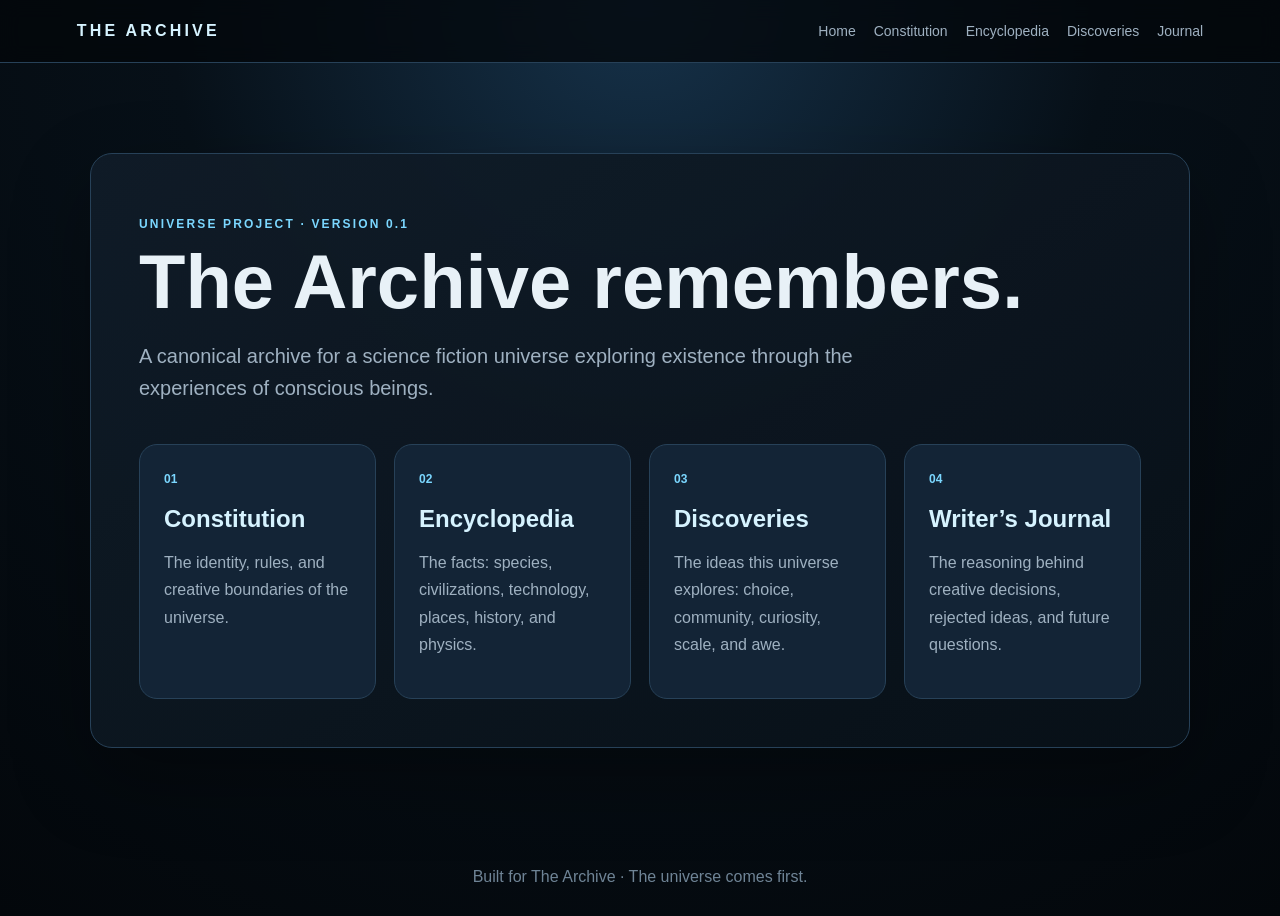
==== index.html @ b6f56db9 "Move website to repository root" ====
<!DOCTYPE html>
<html lang="en">
<head>
  <meta charset="UTF-8" />
  <meta name="viewport" content="width=device-width, initial-scale=1.0" />
  <title>The Archive</title>
  <link rel="stylesheet" href="style.css" />
</head>
<body>
  <header class="site-header">
    <div class="brand">THE ARCHIVE</div>
    <nav>
      <a href="index.html">Home</a>
      <a href="constitution.html">Constitution</a>
      <a href="encyclopedia.html">Encyclopedia</a>
      <a href="discoveries.html">Discoveries</a>
      <a href="journal.html">Journal</a>
    </nav>
  </header>

  <main class="hero">
    <section class="hero-card">
      <p class="eyebrow">Universe Project · Version 0.1</p>
      <h1>The Archive remembers.</h1>
      <p class="mission">A canonical archive for a science fiction universe exploring existence through the experiences of conscious beings.</p>
      <div class="grid cards">
        <a class="card" href="constitution.html"><span>01</span><h2>Constitution</h2><p>The identity, rules, and creative boundaries of the universe.</p></a>
        <a class="card" href="encyclopedia.html"><span>02</span><h2>Encyclopedia</h2><p>The facts: species, civilizations, technology, places, history, and physics.</p></a>
        <a class="card" href="discoveries.html"><span>03</span><h2>Discoveries</h2><p>The ideas this universe explores: choice, community, curiosity, scale, and awe.</p></a>
        <a class="card" href="journal.html"><span>04</span><h2>Writer’s Journal</h2><p>The reasoning behind creative decisions, rejected ideas, and future questions.</p></a>
      </div>
    </section>
  </main>

  <footer>Built for The Archive · The universe comes first.</footer>
</body>
</html>
---- style.css ----
:root{--bg:#071018;--panel:#101c28;--panel2:#132436;--text:#e8f1f7;--muted:#9fb1c1;--line:#274158;--accent:#7bd7ff;--accent2:#d6f3ff}*{box-sizing:border-box}body{margin:0;font-family:Arial,Helvetica,sans-serif;background:radial-gradient(circle at top,#16324a 0,#071018 42%,#03070b 100%);color:var(--text);min-height:100vh}.site-header{display:flex;justify-content:space-between;align-items:center;padding:22px 6vw;border-bottom:1px solid var(--line);background:rgba(3,7,11,.78);backdrop-filter:blur(10px);position:sticky;top:0}.brand{letter-spacing:.2em;font-weight:700;color:var(--accent2)}nav{display:flex;gap:18px;flex-wrap:wrap}nav a{color:var(--muted);text-decoration:none;font-size:14px}nav a:hover{color:var(--accent)}.hero{padding:7vw 6vw}.hero-card,.page{max-width:1100px;margin:auto;background:linear-gradient(145deg,rgba(16,28,40,.92),rgba(8,16,24,.92));border:1px solid var(--line);border-radius:22px;padding:48px;box-shadow:0 30px 80px rgba(0,0,0,.32)}.eyebrow{text-transform:uppercase;letter-spacing:.18em;color:var(--accent);font-size:12px;font-weight:700}h1{font-size:clamp(38px,6vw,76px);line-height:.95;margin:12px 0 22px}h2{color:var(--accent2);margin-top:34px}.mission,.lead{font-size:20px;line-height:1.6;color:var(--muted);max-width:820px}.grid{display:grid;grid-template-columns:repeat(4,1fr);gap:18px;margin-top:40px}.card{display:block;text-decoration:none;color:var(--text);background:var(--panel2);border:1px solid var(--line);border-radius:18px;padding:24px;min-height:220px}.card:hover{border-color:var(--accent);transform:translateY(-2px)}.card span{color:var(--accent);font-size:12px;font-weight:700}.card h2{margin:18px 0 10px}.card p,li,p{line-height:1.7;color:var(--muted)}.page{margin-top:50px;margin-bottom:50px}section{border-top:1px solid var(--line);margin-top:28px;padding-top:18px}.empty{padding:22px;border:1px dashed var(--line);border-radius:12px;color:var(--muted)}footer{text-align:center;color:#6f8496;padding:30px}@media(max-width:900px){.site-header{display:block}.brand{margin-bottom:14px}.grid{grid-template-columns:1fr}.hero-card,.page{padding:28px}}
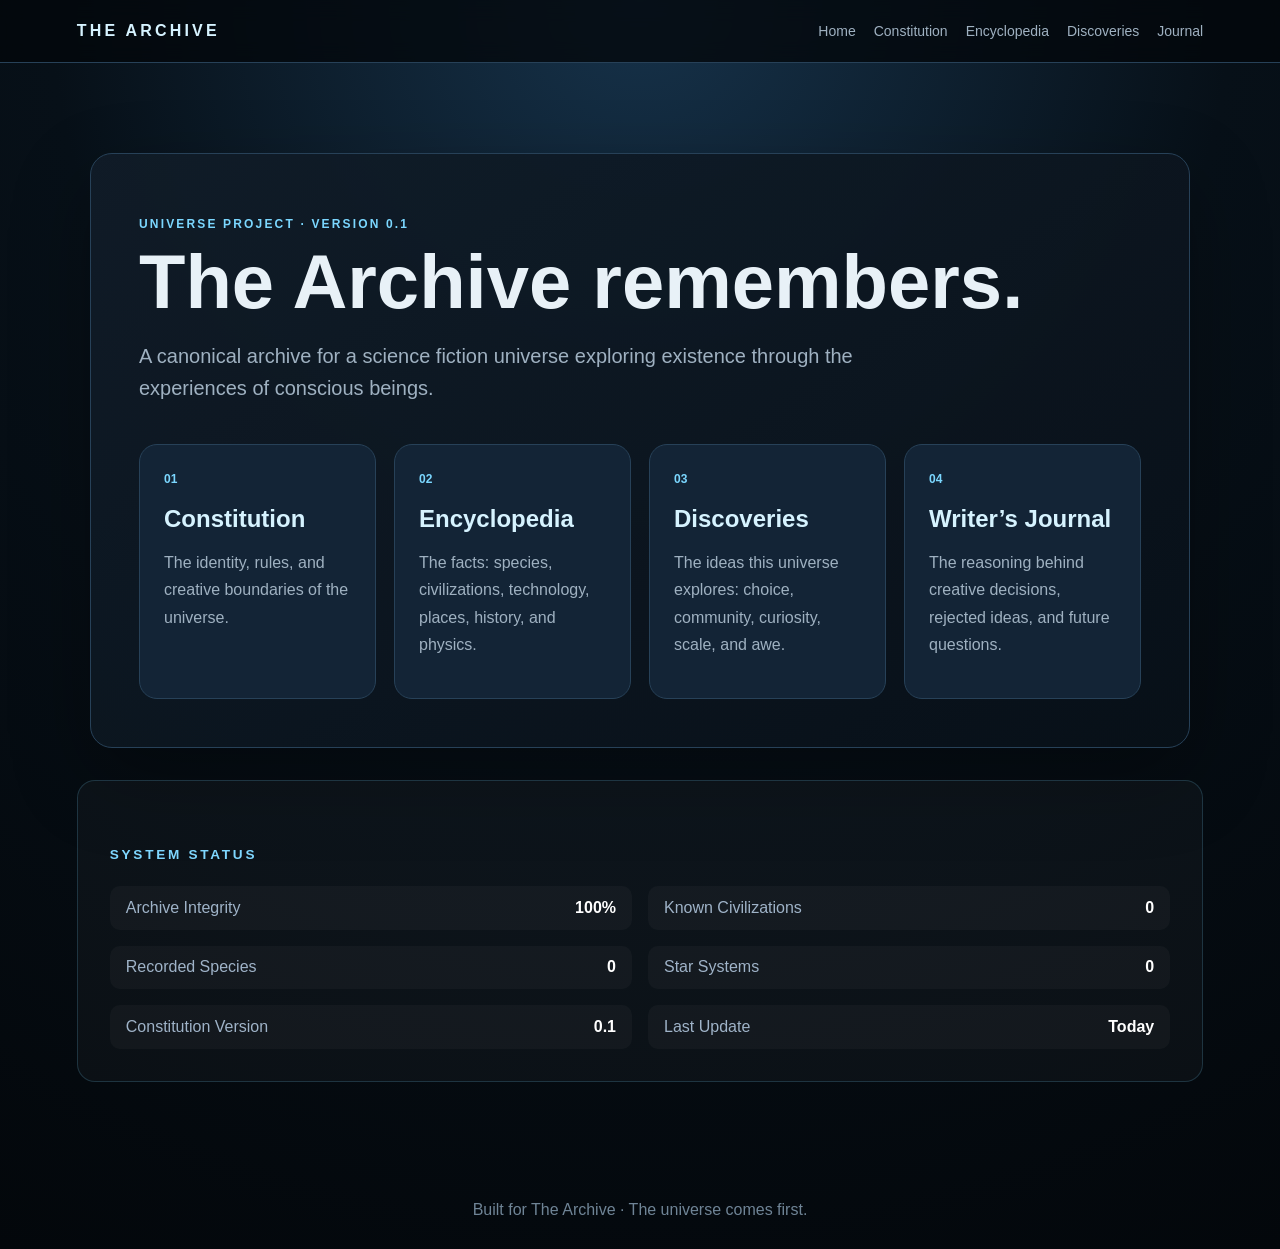
==== commit 03c75820: "Add System Status panel" ====
--- a/index.html
+++ b/index.html
@@ -30,7 +30,19 @@
         <a class="card" href="journal.html"><span>04</span><h2>Writer’s Journal</h2><p>The reasoning behind creative decisions, rejected ideas, and future questions.</p></a>
       </div>
     </section>
-  </main>
+  <section class="status-panel">
+  <h2>SYSTEM STATUS</h2>
+
+  <div class="status-grid">
+    <div><span>Archive Integrity</span><strong>100%</strong></div>
+    <div><span>Known Civilizations</span><strong>0</strong></div>
+    <div><span>Recorded Species</span><strong>0</strong></div>
+    <div><span>Star Systems</span><strong>0</strong></div>
+    <div><span>Constitution Version</span><strong>0.1</strong></div>
+    <div><span>Last Update</span><strong>Today</strong></div>
+  </div>
+</section>
+</main>
 
   <footer>Built for The Archive · The universe comes first.</footer>
 </body>
--- a/style.css
+++ b/style.css
@@ -1 +1,37 @@
 :root{--bg:#071018;--panel:#101c28;--panel2:#132436;--text:#e8f1f7;--muted:#9fb1c1;--line:#274158;--accent:#7bd7ff;--accent2:#d6f3ff}*{box-sizing:border-box}body{margin:0;font-family:Arial,Helvetica,sans-serif;background:radial-gradient(circle at top,#16324a 0,#071018 42%,#03070b 100%);color:var(--text);min-height:100vh}.site-header{display:flex;justify-content:space-between;align-items:center;padding:22px 6vw;border-bottom:1px solid var(--line);background:rgba(3,7,11,.78);backdrop-filter:blur(10px);position:sticky;top:0}.brand{letter-spacing:.2em;font-weight:700;color:var(--accent2)}nav{display:flex;gap:18px;flex-wrap:wrap}nav a{color:var(--muted);text-decoration:none;font-size:14px}nav a:hover{color:var(--accent)}.hero{padding:7vw 6vw}.hero-card,.page{max-width:1100px;margin:auto;background:linear-gradient(145deg,rgba(16,28,40,.92),rgba(8,16,24,.92));border:1px solid var(--line);border-radius:22px;padding:48px;box-shadow:0 30px 80px rgba(0,0,0,.32)}.eyebrow{text-transform:uppercase;letter-spacing:.18em;color:var(--accent);font-size:12px;font-weight:700}h1{font-size:clamp(38px,6vw,76px);line-height:.95;margin:12px 0 22px}h2{color:var(--accent2);margin-top:34px}.mission,.lead{font-size:20px;line-height:1.6;color:var(--muted);max-width:820px}.grid{display:grid;grid-template-columns:repeat(4,1fr);gap:18px;margin-top:40px}.card{display:block;text-decoration:none;color:var(--text);background:var(--panel2);border:1px solid var(--line);border-radius:18px;padding:24px;min-height:220px}.card:hover{border-color:var(--accent);transform:translateY(-2px)}.card span{color:var(--accent);font-size:12px;font-weight:700}.card h2{margin:18px 0 10px}.card p,li,p{line-height:1.7;color:var(--muted)}.page{margin-top:50px;margin-bottom:50px}section{border-top:1px solid var(--line);margin-top:28px;padding-top:18px}.empty{padding:22px;border:1px dashed var(--line);border-radius:12px;color:var(--muted)}footer{text-align:center;color:#6f8496;padding:30px}@media(max-width:900px){.site-header{display:block}.brand{margin-bottom:14px}.grid{grid-template-columns:1fr}.hero-card,.page{padding:28px}}
+.status-panel {
+    margin-top: 2rem;
+    padding: 2rem;
+    border: 1px solid rgba(111, 211, 255, 0.18);
+    border-radius: 18px;
+    background: rgba(255,255,255,.03);
+}
+
+.status-panel h2 {
+    font-size: 0.85rem;
+    letter-spacing: .2em;
+    color: #7fd7ff;
+    margin-bottom: 1.5rem;
+}
+
+.status-grid {
+    display: grid;
+    grid-template-columns: repeat(2, 1fr);
+    gap: 1rem;
+}
+
+.status-grid div {
+    display: flex;
+    justify-content: space-between;
+    padding: .8rem 1rem;
+    background: rgba(255,255,255,.03);
+    border-radius: 10px;
+}
+
+.status-grid span {
+    color: #9fb3c8;
+}
+
+.status-grid strong {
+    color: white;
+}
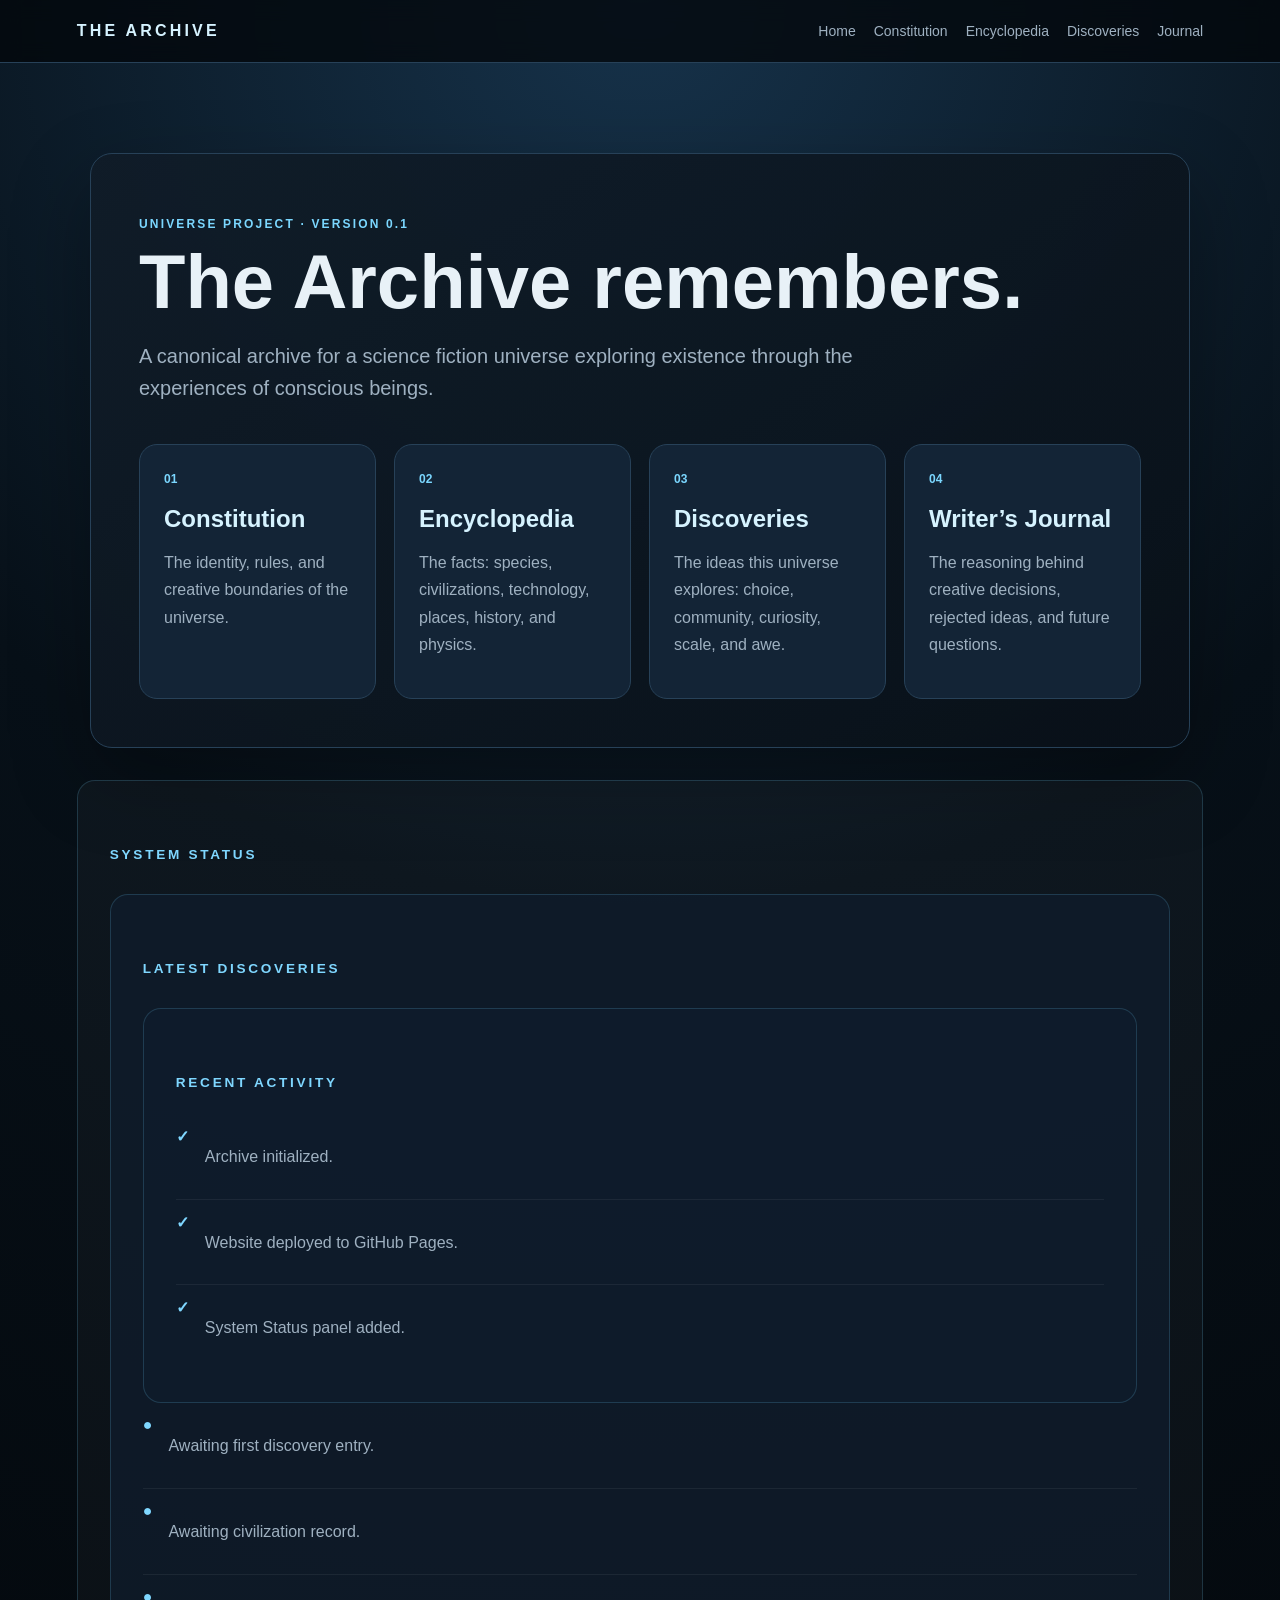
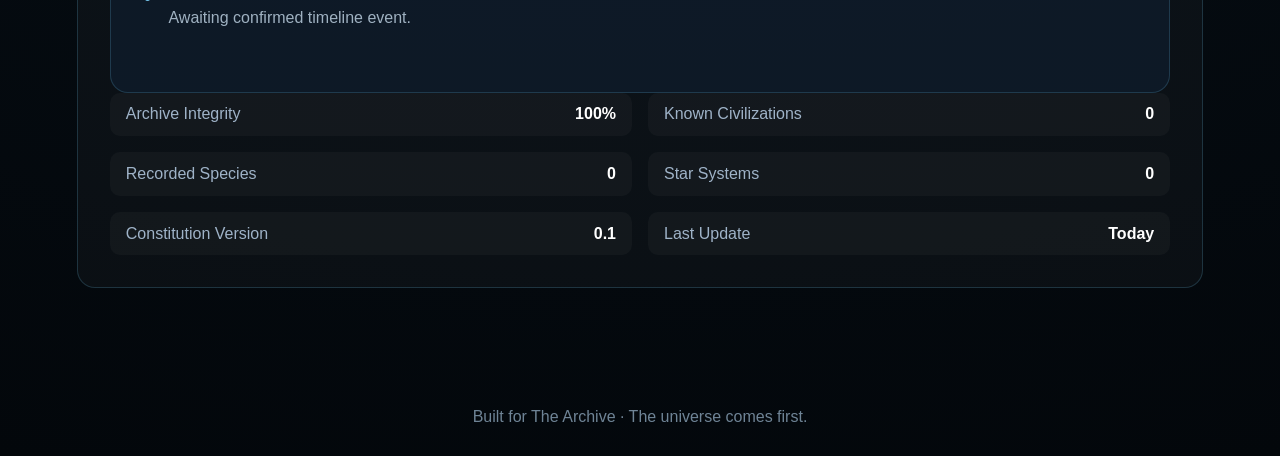
==== commit 2818210f: "Add Recent Activity panel" ====
--- a/index.html
+++ b/index.html
@@ -32,7 +32,41 @@
     </section>
   <section class="status-panel">
   <h2>SYSTEM STATUS</h2>
+<section class="latest-panel">
+  <h2>LATEST DISCOVERIES</h2>
+<section class="activity-panel">
+  <h2>RECENT ACTIVITY</h2>
 
+  <div class="activity-item">
+    <span>✓</span>
+    <p>Archive initialized.</p>
+  </div>
+
+  <div class="activity-item">
+    <span>✓</span>
+    <p>Website deployed to GitHub Pages.</p>
+  </div>
+
+  <div class="activity-item">
+    <span>✓</span>
+    <p>System Status panel added.</p>
+  </div>
+</section>
+  <div class="discovery-item">
+    <span>●</span>
+    <p>Awaiting first discovery entry.</p>
+  </div>
+
+  <div class="discovery-item">
+    <span>●</span>
+    <p>Awaiting civilization record.</p>
+  </div>
+
+  <div class="discovery-item">
+    <span>●</span>
+    <p>Awaiting confirmed timeline event.</p>
+  </div>
+</section>
   <div class="status-grid">
     <div><span>Archive Integrity</span><strong>100%</strong></div>
     <div><span>Known Civilizations</span><strong>0</strong></div>
--- a/style.css
+++ b/style.css
@@ -34,4 +34,63 @@
 
 .status-grid strong {
     color: white;
+}.latest-panel {
+  margin-top: 2rem;
+  padding: 2rem;
+  border: 1px solid rgba(111, 211, 255, 0.18);
+  border-radius: 18px;
+  background: rgba(15, 28, 45, 0.75);
+}
+
+.latest-panel h2 {
+  font-size: 0.85rem;
+  letter-spacing: .2em;
+  color: #7fd7ff;
+  margin-bottom: 1.5rem;
+}
+
+.discovery-item {
+  display: flex;
+  gap: 1rem;
+  padding: .8rem 0;
+  border-bottom: 1px solid rgba(255,255,255,.06);
+  color: #c8d4e3;
+}
+
+.discovery-item:last-child {
+  border-bottom: none;
+}
+
+.discovery-item span {
+  color: #7fd7ff;
+}.activity-panel {
+  margin-top: 2rem;
+  padding: 2rem;
+  border: 1px solid rgba(111, 211, 255, 0.18);
+  border-radius: 18px;
+  background: rgba(15, 28, 45, 0.75);
+}
+
+.activity-panel h2 {
+  font-size: 0.85rem;
+  letter-spacing: .2em;
+  color: #7fd7ff;
+  margin-bottom: 1.5rem;
+}
+
+.activity-item {
+  display: flex;
+  gap: 1rem;
+  padding: .8rem 0;
+  border-bottom: 1px solid rgba(255,255,255,.06);
+  color: #c8d4e3;
+}
+
+.activity-item:last-child {
+  border-bottom: none;
+}
+
+.activity-item span {
+  color: #7fd7ff;
+  font-weight: 700;
 }
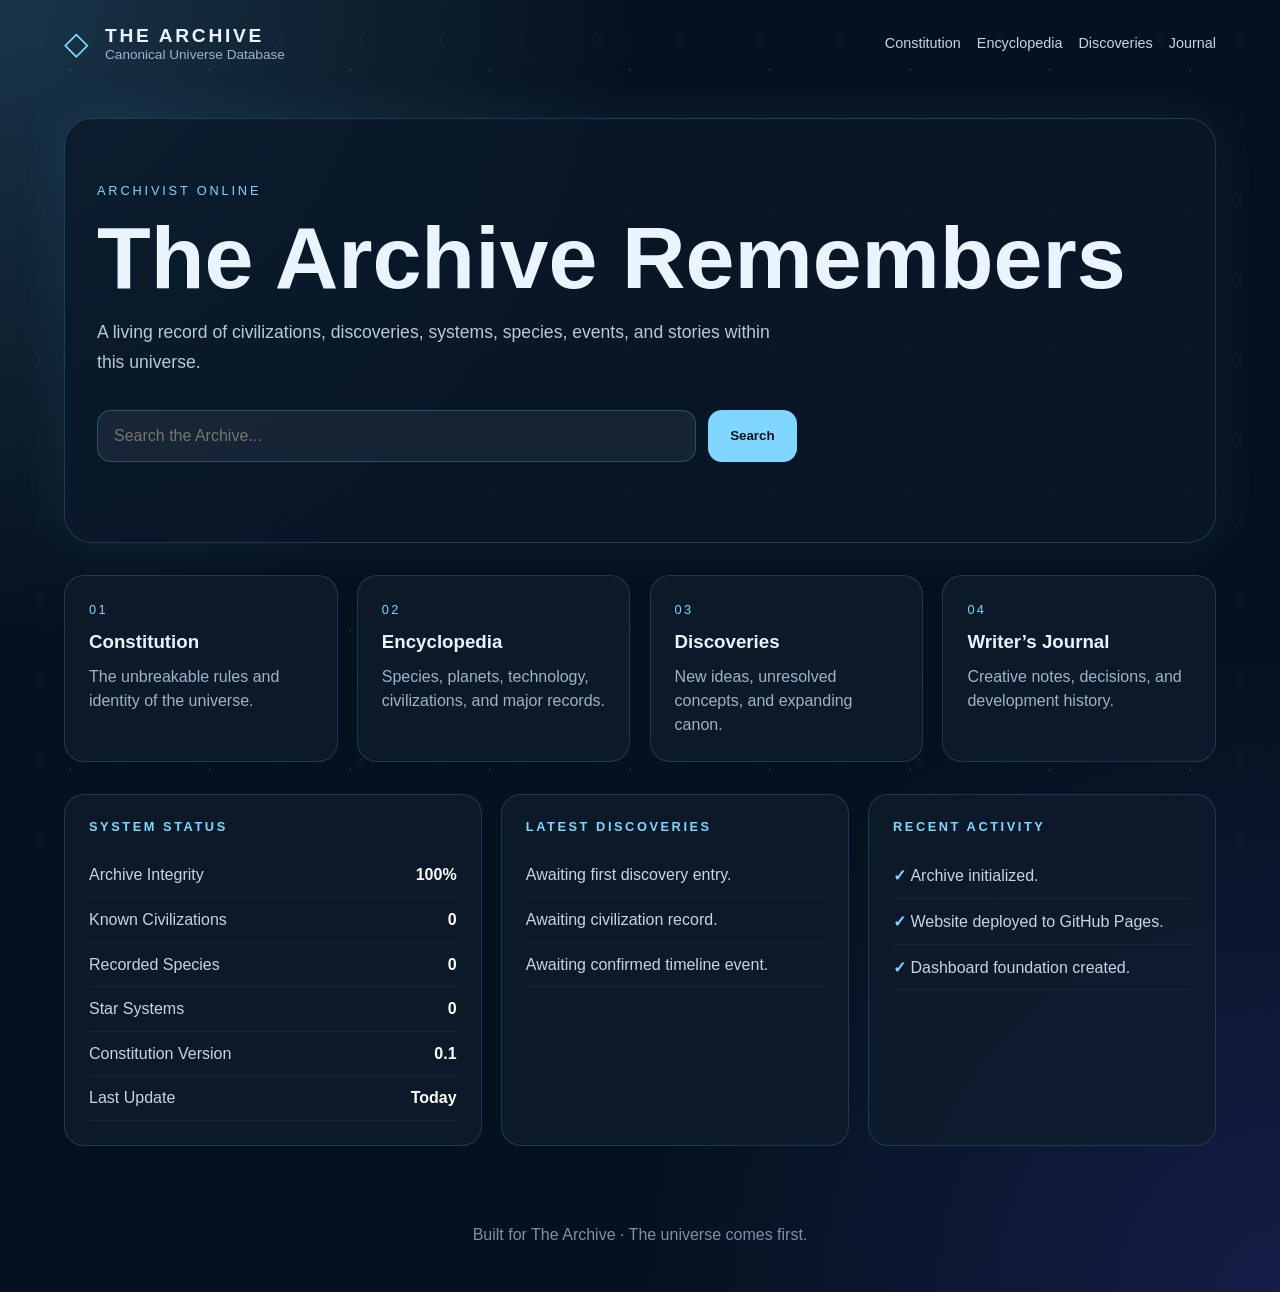
==== commit 9184b7db: "Archive homepage redesign with dashboard and search" ====
--- a/index.html
+++ b/index.html
@@ -7,10 +7,18 @@
   <link rel="stylesheet" href="style.css" />
 </head>
 <body>
+  <div class="stars"></div>
+
   <header class="site-header">
-    <div class="brand">THE ARCHIVE</div>
+    <div class="brand">
+      <span class="brand-mark">◇</span>
+      <div>
+        <h1>The Archive</h1>
+        <p>Canonical Universe Database</p>
+      </div>
+    </div>
+
     <nav>
-      <a href="index.html">Home</a>
       <a href="constitution.html">Constitution</a>
       <a href="encyclopedia.html">Encyclopedia</a>
       <a href="discoveries.html">Discoveries</a>
@@ -18,66 +26,79 @@
     </nav>
   </header>
 
-  <main class="hero">
-    <section class="hero-card">
-      <p class="eyebrow">Universe Project · Version 0.1</p>
-      <h1>The Archive remembers.</h1>
-      <p class="mission">A canonical archive for a science fiction universe exploring existence through the experiences of conscious beings.</p>
-      <div class="grid cards">
-        <a class="card" href="constitution.html"><span>01</span><h2>Constitution</h2><p>The identity, rules, and creative boundaries of the universe.</p></a>
-        <a class="card" href="encyclopedia.html"><span>02</span><h2>Encyclopedia</h2><p>The facts: species, civilizations, technology, places, history, and physics.</p></a>
-        <a class="card" href="discoveries.html"><span>03</span><h2>Discoveries</h2><p>The ideas this universe explores: choice, community, curiosity, scale, and awe.</p></a>
-        <a class="card" href="journal.html"><span>04</span><h2>Writer’s Journal</h2><p>The reasoning behind creative decisions, rejected ideas, and future questions.</p></a>
+  <main>
+    <section class="hero">
+      <p class="eyebrow">ARCHIVIST ONLINE</p>
+      <h2>The Archive Remembers</h2>
+      <p class="hero-text">
+        A living record of civilizations, discoveries, systems, species, events, and stories within this universe.
+      </p>
+
+      <div class="search-box">
+        <input id="archiveSearch" type="text" placeholder="Search the Archive..." />
+        <button onclick="searchArchive()">Search</button>
+      </div>
+
+      <div id="searchResults" class="search-results"></div>
+    </section>
+
+    <section class="quick-links">
+      <a class="card" href="constitution.html">
+        <span>01</span>
+        <h3>Constitution</h3>
+        <p>The unbreakable rules and identity of the universe.</p>
+      </a>
+
+      <a class="card" href="encyclopedia.html">
+        <span>02</span>
+        <h3>Encyclopedia</h3>
+        <p>Species, planets, technology, civilizations, and major records.</p>
+      </a>
+
+      <a class="card" href="discoveries.html">
+        <span>03</span>
+        <h3>Discoveries</h3>
+        <p>New ideas, unresolved concepts, and expanding canon.</p>
+      </a>
+
+      <a class="card" href="journal.html">
+        <span>04</span>
+        <h3>Writer’s Journal</h3>
+        <p>Creative notes, decisions, and development history.</p>
+      </a>
+    </section>
+
+    <section class="dashboard">
+      <div class="panel">
+        <h2>SYSTEM STATUS</h2>
+        <div class="status-row"><span>Archive Integrity</span><strong>100%</strong></div>
+        <div class="status-row"><span>Known Civilizations</span><strong>0</strong></div>
+        <div class="status-row"><span>Recorded Species</span><strong>0</strong></div>
+        <div class="status-row"><span>Star Systems</span><strong>0</strong></div>
+        <div class="status-row"><span>Constitution Version</span><strong>0.1</strong></div>
+        <div class="status-row"><span>Last Update</span><strong>Today</strong></div>
+      </div>
+
+      <div class="panel">
+        <h2>LATEST DISCOVERIES</h2>
+        <div class="list-item">Awaiting first discovery entry.</div>
+        <div class="list-item">Awaiting civilization record.</div>
+        <div class="list-item">Awaiting confirmed timeline event.</div>
+      </div>
+
+      <div class="panel">
+        <h2>RECENT ACTIVITY</h2>
+        <div class="list-item success">Archive initialized.</div>
+        <div class="list-item success">Website deployed to GitHub Pages.</div>
+        <div class="list-item success">Dashboard foundation created.</div>
       </div>
     </section>
-  <section class="status-panel">
-  <h2>SYSTEM STATUS</h2>
-<section class="latest-panel">
-  <h2>LATEST DISCOVERIES</h2>
-<section class="activity-panel">
-  <h2>RECENT ACTIVITY</h2>
+  </main>
 
-  <div class="activity-item">
-    <span>✓</span>
-    <p>Archive initialized.</p>
-  </div>
+  <footer>
+    Built for The Archive · The universe comes first.
+  </footer>
 
-  <div class="activity-item">
-    <span>✓</span>
-    <p>Website deployed to GitHub Pages.</p>
-  </div>
-
-  <div class="activity-item">
-    <span>✓</span>
-    <p>System Status panel added.</p>
-  </div>
-</section>
-  <div class="discovery-item">
-    <span>●</span>
-    <p>Awaiting first discovery entry.</p>
-  </div>
-
-  <div class="discovery-item">
-    <span>●</span>
-    <p>Awaiting civilization record.</p>
-  </div>
-
-  <div class="discovery-item">
-    <span>●</span>
-    <p>Awaiting confirmed timeline event.</p>
-  </div>
-</section>
-  <div class="status-grid">
-    <div><span>Archive Integrity</span><strong>100%</strong></div>
-    <div><span>Known Civilizations</span><strong>0</strong></div>
-    <div><span>Recorded Species</span><strong>0</strong></div>
-    <div><span>Star Systems</span><strong>0</strong></div>
-    <div><span>Constitution Version</span><strong>0.1</strong></div>
-    <div><span>Last Update</span><strong>Today</strong></div>
-  </div>
-</section>
-</main>
-
-  <footer>Built for The Archive · The universe comes first.</footer>
+  <script src="script.js"></script>
 </body>
-</html>
+</html>
--- a/style.css
+++ b/style.css
@@ -1,96 +1,251 @@
-:root{--bg:#071018;--panel:#101c28;--panel2:#132436;--text:#e8f1f7;--muted:#9fb1c1;--line:#274158;--accent:#7bd7ff;--accent2:#d6f3ff}*{box-sizing:border-box}body{margin:0;font-family:Arial,Helvetica,sans-serif;background:radial-gradient(circle at top,#16324a 0,#071018 42%,#03070b 100%);color:var(--text);min-height:100vh}.site-header{display:flex;justify-content:space-between;align-items:center;padding:22px 6vw;border-bottom:1px solid var(--line);background:rgba(3,7,11,.78);backdrop-filter:blur(10px);position:sticky;top:0}.brand{letter-spacing:.2em;font-weight:700;color:var(--accent2)}nav{display:flex;gap:18px;flex-wrap:wrap}nav a{color:var(--muted);text-decoration:none;font-size:14px}nav a:hover{color:var(--accent)}.hero{padding:7vw 6vw}.hero-card,.page{max-width:1100px;margin:auto;background:linear-gradient(145deg,rgba(16,28,40,.92),rgba(8,16,24,.92));border:1px solid var(--line);border-radius:22px;padding:48px;box-shadow:0 30px 80px rgba(0,0,0,.32)}.eyebrow{text-transform:uppercase;letter-spacing:.18em;color:var(--accent);font-size:12px;font-weight:700}h1{font-size:clamp(38px,6vw,76px);line-height:.95;margin:12px 0 22px}h2{color:var(--accent2);margin-top:34px}.mission,.lead{font-size:20px;line-height:1.6;color:var(--muted);max-width:820px}.grid{display:grid;grid-template-columns:repeat(4,1fr);gap:18px;margin-top:40px}.card{display:block;text-decoration:none;color:var(--text);background:var(--panel2);border:1px solid var(--line);border-radius:18px;padding:24px;min-height:220px}.card:hover{border-color:var(--accent);transform:translateY(-2px)}.card span{color:var(--accent);font-size:12px;font-weight:700}.card h2{margin:18px 0 10px}.card p,li,p{line-height:1.7;color:var(--muted)}.page{margin-top:50px;margin-bottom:50px}section{border-top:1px solid var(--line);margin-top:28px;padding-top:18px}.empty{padding:22px;border:1px dashed var(--line);border-radius:12px;color:var(--muted)}footer{text-align:center;color:#6f8496;padding:30px}@media(max-width:900px){.site-header{display:block}.brand{margin-bottom:14px}.grid{grid-template-columns:1fr}.hero-card,.page{padding:28px}}
-.status-panel {
-    margin-top: 2rem;
-    padding: 2rem;
-    border: 1px solid rgba(111, 211, 255, 0.18);
-    border-radius: 18px;
-    background: rgba(255,255,255,.03);
-}
-
-.status-panel h2 {
-    font-size: 0.85rem;
-    letter-spacing: .2em;
-    color: #7fd7ff;
-    margin-bottom: 1.5rem;
-}
-
-.status-grid {
-    display: grid;
-    grid-template-columns: repeat(2, 1fr);
+* {
+  box-sizing: border-box;
+  margin: 0;
+  padding: 0;
+}
+
+body {
+  min-height: 100vh;
+  font-family: Arial, Helvetica, sans-serif;
+  color: #eaf4ff;
+  background:
+    radial-gradient(circle at top left, rgba(111, 211, 255, 0.18), transparent 35%),
+    radial-gradient(circle at bottom right, rgba(93, 82, 255, 0.18), transparent 35%),
+    #06111f;
+  overflow-x: hidden;
+}
+
+.stars {
+  position: fixed;
+  inset: 0;
+  background-image:
+    radial-gradient(#ffffff 1px, transparent 1px),
+    radial-gradient(#7fd7ff 1px, transparent 1px);
+  background-size: 80px 80px, 140px 140px;
+  opacity: 0.16;
+  z-index: -1;
+}
+
+.site-header {
+  max-width: 1200px;
+  margin: 0 auto;
+  padding: 1.5rem;
+  display: flex;
+  justify-content: space-between;
+  align-items: center;
+}
+
+.brand {
+  display: flex;
+  gap: 1rem;
+  align-items: center;
+}
+
+.brand-mark {
+  color: #7fd7ff;
+  font-size: 2rem;
+}
+
+.brand h1 {
+  font-size: 1.2rem;
+  letter-spacing: 0.14em;
+  text-transform: uppercase;
+}
+
+.brand p {
+  color: #9fb3c8;
+  font-size: 0.85rem;
+}
+
+nav {
+  display: flex;
+  gap: 1rem;
+}
+
+nav a {
+  color: #c8d4e3;
+  text-decoration: none;
+  font-size: 0.9rem;
+}
+
+nav a:hover {
+  color: #7fd7ff;
+}
+
+main {
+  max-width: 1200px;
+  margin: 0 auto;
+  padding: 2rem 1.5rem;
+}
+
+.hero {
+  padding: 4rem 2rem;
+  border: 1px solid rgba(111, 211, 255, 0.2);
+  border-radius: 28px;
+  background: rgba(10, 24, 42, 0.75);
+  box-shadow: 0 0 60px rgba(111, 211, 255, 0.08);
+}
+
+.eyebrow {
+  color: #7fd7ff;
+  letter-spacing: 0.22em;
+  font-size: 0.8rem;
+  margin-bottom: 1rem;
+}
+
+.hero h2 {
+  font-size: clamp(2.5rem, 7vw, 5.5rem);
+  line-height: 1;
+  margin-bottom: 1rem;
+}
+
+.hero-text {
+  color: #b9c9d9;
+  max-width: 700px;
+  font-size: 1.1rem;
+  line-height: 1.7;
+}
+
+.search-box {
+  margin-top: 2rem;
+  display: flex;
+  max-width: 700px;
+  gap: 0.75rem;
+}
+
+.search-box input {
+  flex: 1;
+  padding: 1rem;
+  border-radius: 14px;
+  border: 1px solid rgba(111, 211, 255, 0.25);
+  background: rgba(255, 255, 255, 0.06);
+  color: white;
+  font-size: 1rem;
+}
+
+.search-box button {
+  padding: 1rem 1.4rem;
+  border: none;
+  border-radius: 14px;
+  background: #7fd7ff;
+  color: #06111f;
+  font-weight: 700;
+  cursor: pointer;
+}
+
+.search-results {
+  margin-top: 1rem;
+  color: #c8d4e3;
+}
+
+.quick-links {
+  margin-top: 2rem;
+  display: grid;
+  grid-template-columns: repeat(4, 1fr);
+  gap: 1.2rem;
+}
+
+.card,
+.panel {
+  border: 1px solid rgba(111, 211, 255, 0.18);
+  border-radius: 20px;
+  background: rgba(15, 28, 45, 0.75);
+}
+
+.card {
+  padding: 1.5rem;
+  text-decoration: none;
+  color: inherit;
+  transition: transform 0.2s ease, border-color 0.2s ease;
+}
+
+.card:hover {
+  transform: translateY(-5px);
+  border-color: rgba(111, 211, 255, 0.55);
+}
+
+.card span {
+  color: #7fd7ff;
+  font-size: 0.8rem;
+  letter-spacing: 0.18em;
+}
+
+.card h3 {
+  margin: 0.8rem 0;
+}
+
+.card p {
+  color: #9fb3c8;
+  line-height: 1.5;
+}
+
+.dashboard {
+  margin-top: 2rem;
+  display: grid;
+  grid-template-columns: 1.2fr 1fr 1fr;
+  gap: 1.2rem;
+}
+
+.panel {
+  padding: 1.5rem;
+}
+
+.panel h2 {
+  color: #7fd7ff;
+  font-size: 0.8rem;
+  letter-spacing: 0.2em;
+  margin-bottom: 1.2rem;
+}
+
+.status-row,
+.list-item {
+  padding: 0.8rem 0;
+  border-bottom: 1px solid rgba(255, 255, 255, 0.06);
+}
+
+.status-row {
+  display: flex;
+  justify-content: space-between;
+}
+
+.status-row span,
+.list-item {
+  color: #c8d4e3;
+}
+
+.status-row strong {
+  color: white;
+}
+
+.success::before {
+  content: "✓ ";
+  color: #7fd7ff;
+  font-weight: bold;
+}
+
+footer {
+  text-align: center;
+  color: #7d90a5;
+  padding: 3rem 1rem;
+}
+
+@media (max-width: 900px) {
+  .site-header {
+    flex-direction: column;
     gap: 1rem;
-}
-
-.status-grid div {
-    display: flex;
-    justify-content: space-between;
-    padding: .8rem 1rem;
-    background: rgba(255,255,255,.03);
-    border-radius: 10px;
-}
-
-.status-grid span {
-    color: #9fb3c8;
-}
-
-.status-grid strong {
-    color: white;
-}.latest-panel {
-  margin-top: 2rem;
-  padding: 2rem;
-  border: 1px solid rgba(111, 211, 255, 0.18);
-  border-radius: 18px;
-  background: rgba(15, 28, 45, 0.75);
-}
-
-.latest-panel h2 {
-  font-size: 0.85rem;
-  letter-spacing: .2em;
-  color: #7fd7ff;
-  margin-bottom: 1.5rem;
-}
-
-.discovery-item {
-  display: flex;
-  gap: 1rem;
-  padding: .8rem 0;
-  border-bottom: 1px solid rgba(255,255,255,.06);
-  color: #c8d4e3;
-}
-
-.discovery-item:last-child {
-  border-bottom: none;
-}
-
-.discovery-item span {
-  color: #7fd7ff;
-}.activity-panel {
-  margin-top: 2rem;
-  padding: 2rem;
-  border: 1px solid rgba(111, 211, 255, 0.18);
-  border-radius: 18px;
-  background: rgba(15, 28, 45, 0.75);
-}
-
-.activity-panel h2 {
-  font-size: 0.85rem;
-  letter-spacing: .2em;
-  color: #7fd7ff;
-  margin-bottom: 1.5rem;
-}
-
-.activity-item {
-  display: flex;
-  gap: 1rem;
-  padding: .8rem 0;
-  border-bottom: 1px solid rgba(255,255,255,.06);
-  color: #c8d4e3;
-}
-
-.activity-item:last-child {
-  border-bottom: none;
-}
-
-.activity-item span {
-  color: #7fd7ff;
-  font-weight: 700;
+    align-items: flex-start;
+  }
+
+  nav {
+    flex-wrap: wrap;
+  }
+
+  .quick-links,
+  .dashboard {
+    grid-template-columns: 1fr;
+  }
+
+  .search-box {
+    flex-direction: column;
+  }
 }
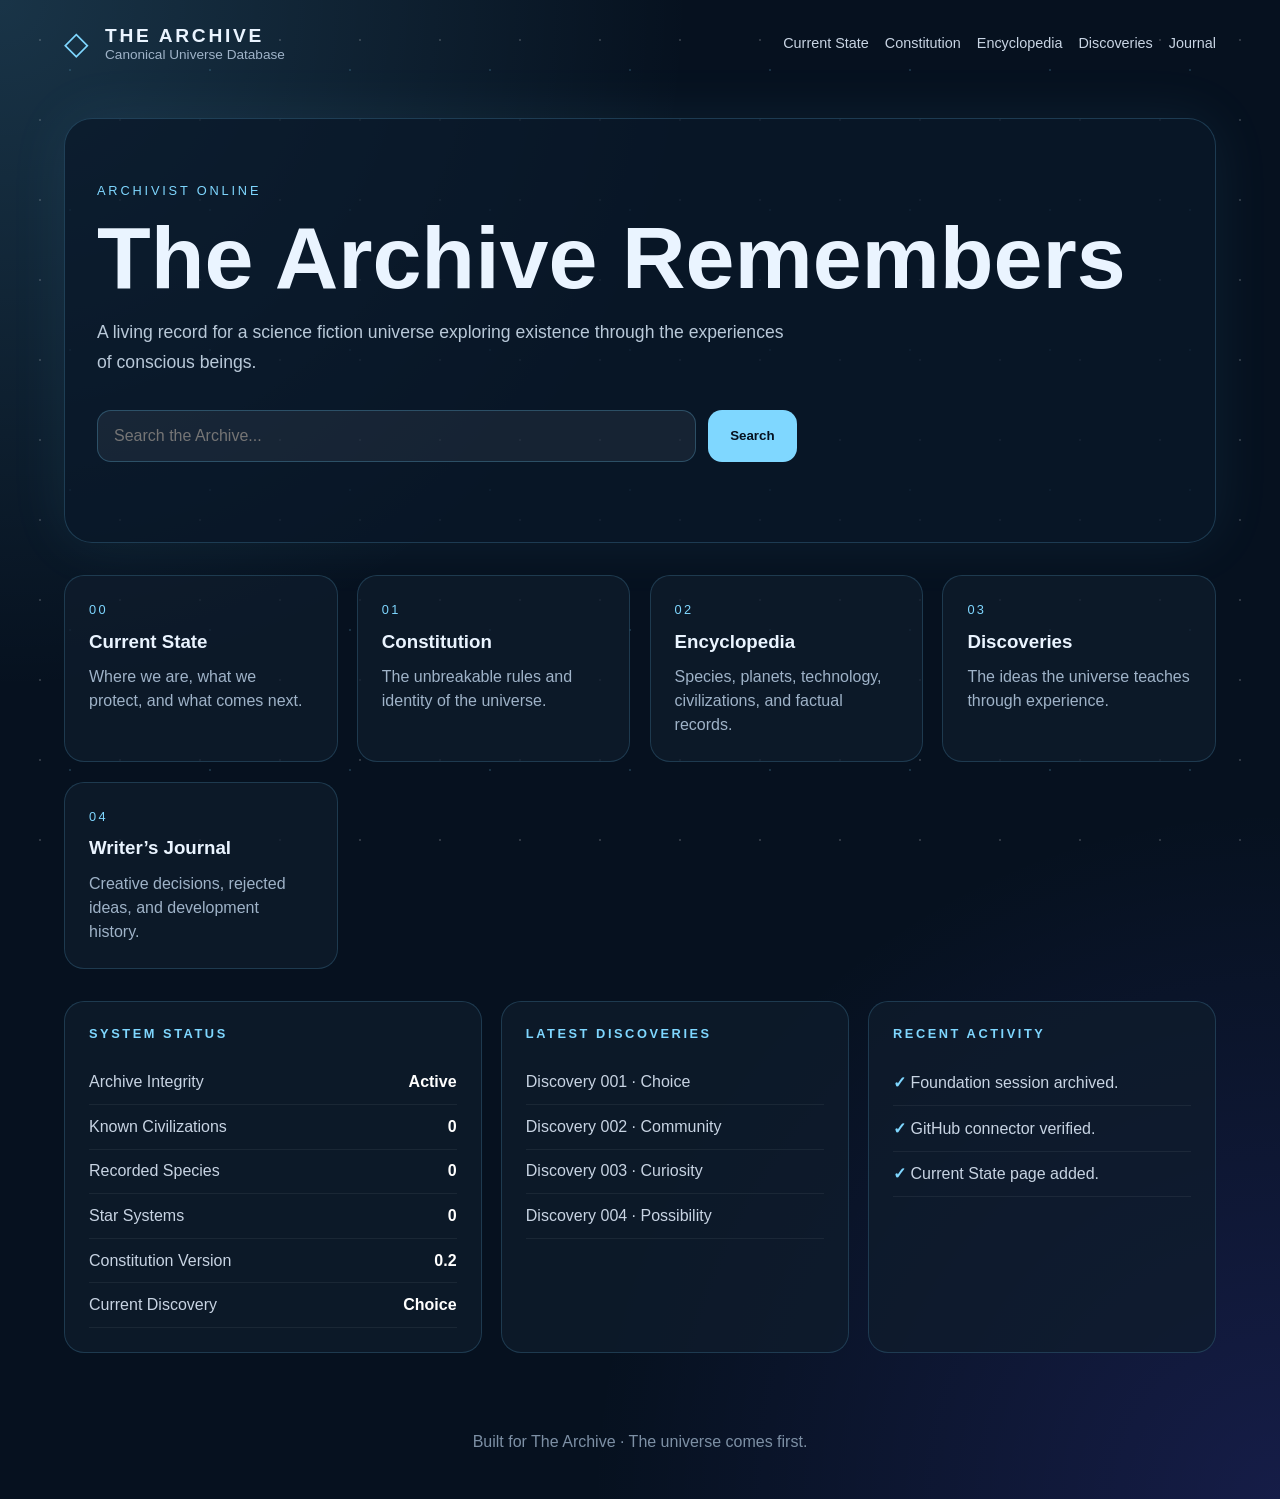
==== commit cef32ce2: "Update homepage for Session 000 archive state" ====
--- a/index.html
+++ b/index.html
@@ -4,7 +4,7 @@
   <meta charset="UTF-8" />
   <meta name="viewport" content="width=device-width, initial-scale=1.0" />
   <title>The Archive</title>
-  <link rel="stylesheet" href="style.css" />
+  <link rel="stylesheet" href="css/style.css">
 </head>
 <body>
   <div class="stars"></div>
@@ -19,6 +19,7 @@
     </div>
 
     <nav>
+      <a href="current-state.html">Current State</a>
       <a href="constitution.html">Constitution</a>
       <a href="encyclopedia.html">Encyclopedia</a>
       <a href="discoveries.html">Discoveries</a>
@@ -31,7 +32,7 @@
       <p class="eyebrow">ARCHIVIST ONLINE</p>
       <h2>The Archive Remembers</h2>
       <p class="hero-text">
-        A living record of civilizations, discoveries, systems, species, events, and stories within this universe.
+        A living record for a science fiction universe exploring existence through the experiences of conscious beings.
       </p>
 
       <div class="search-box">
@@ -43,6 +44,12 @@
     </section>
 
     <section class="quick-links">
+      <a class="card" href="current-state.html">
+        <span>00</span>
+        <h3>Current State</h3>
+        <p>Where we are, what we protect, and what comes next.</p>
+      </a>
+
       <a class="card" href="constitution.html">
         <span>01</span>
         <h3>Constitution</h3>
@@ -52,45 +59,46 @@
       <a class="card" href="encyclopedia.html">
         <span>02</span>
         <h3>Encyclopedia</h3>
-        <p>Species, planets, technology, civilizations, and major records.</p>
+        <p>Species, planets, technology, civilizations, and factual records.</p>
       </a>
 
       <a class="card" href="discoveries.html">
         <span>03</span>
         <h3>Discoveries</h3>
-        <p>New ideas, unresolved concepts, and expanding canon.</p>
+        <p>The ideas the universe teaches through experience.</p>
       </a>
 
       <a class="card" href="journal.html">
         <span>04</span>
         <h3>Writer’s Journal</h3>
-        <p>Creative notes, decisions, and development history.</p>
+        <p>Creative decisions, rejected ideas, and development history.</p>
       </a>
     </section>
 
     <section class="dashboard">
       <div class="panel">
         <h2>SYSTEM STATUS</h2>
-        <div class="status-row"><span>Archive Integrity</span><strong>100%</strong></div>
+        <div class="status-row"><span>Archive Integrity</span><strong>Active</strong></div>
         <div class="status-row"><span>Known Civilizations</span><strong>0</strong></div>
         <div class="status-row"><span>Recorded Species</span><strong>0</strong></div>
         <div class="status-row"><span>Star Systems</span><strong>0</strong></div>
-        <div class="status-row"><span>Constitution Version</span><strong>0.1</strong></div>
-        <div class="status-row"><span>Last Update</span><strong>Today</strong></div>
+        <div class="status-row"><span>Constitution Version</span><strong>0.2</strong></div>
+        <div class="status-row"><span>Current Discovery</span><strong>Choice</strong></div>
       </div>
 
       <div class="panel">
         <h2>LATEST DISCOVERIES</h2>
-        <div class="list-item">Awaiting first discovery entry.</div>
-        <div class="list-item">Awaiting civilization record.</div>
-        <div class="list-item">Awaiting confirmed timeline event.</div>
+        <div class="list-item">Discovery 001 · Choice</div>
+        <div class="list-item">Discovery 002 · Community</div>
+        <div class="list-item">Discovery 003 · Curiosity</div>
+        <div class="list-item">Discovery 004 · Possibility</div>
       </div>
 
       <div class="panel">
         <h2>RECENT ACTIVITY</h2>
-        <div class="list-item success">Archive initialized.</div>
-        <div class="list-item success">Website deployed to GitHub Pages.</div>
-        <div class="list-item success">Dashboard foundation created.</div>
+        <div class="list-item success">Foundation session archived.</div>
+        <div class="list-item success">GitHub connector verified.</div>
+        <div class="list-item success">Current State page added.</div>
       </div>
     </section>
   </main>
@@ -99,6 +107,6 @@
     Built for The Archive · The universe comes first.
   </footer>
 
-  <script src="script.js"></script>
+<script src="js/script.js"></script>
 </body>
-</html>+</html>
--- a/css/style.css
+++ b/css/style.css
@@ -0,0 +1,334 @@
+* {
+  box-sizing: border-box;
+  margin: 0;
+  padding: 0;
+}
+
+body {
+  min-height: 100vh;
+  font-family: Arial, Helvetica, sans-serif;
+  color: #eaf4ff;
+  background:
+    radial-gradient(circle at top left, rgba(111, 211, 255, 0.18), transparent 35%),
+    radial-gradient(circle at bottom right, rgba(93, 82, 255, 0.18), transparent 35%),
+    #06111f;
+  overflow-x: hidden;
+}
+
+.stars {
+  position: fixed;
+  inset: 0;
+  background-image:
+    radial-gradient(#ffffff 1px, transparent 1px),
+    radial-gradient(#7fd7ff 1px, transparent 1px);
+  background-size: 80px 80px, 140px 140px;
+  opacity: 0.16;
+  z-index: -1;
+}
+
+.site-header {
+  max-width: 1200px;
+  margin: 0 auto;
+  padding: 1.5rem;
+  display: flex;
+  justify-content: space-between;
+  align-items: center;
+}
+
+.brand {
+  display: flex;
+  gap: 1rem;
+  align-items: center;
+}
+
+.brand-mark {
+  color: #7fd7ff;
+  font-size: 2rem;
+}
+
+.brand h1 {
+  font-size: 1.2rem;
+  letter-spacing: 0.14em;
+  text-transform: uppercase;
+}
+
+.brand p {
+  color: #9fb3c8;
+  font-size: 0.85rem;
+}
+
+nav {
+  display: flex;
+  gap: 1rem;
+}
+
+nav a {
+  color: #c8d4e3;
+  text-decoration: none;
+  font-size: 0.9rem;
+}
+
+nav a:hover {
+  color: #7fd7ff;
+}
+
+main {
+  max-width: 1200px;
+  margin: 0 auto;
+  padding: 2rem 1.5rem;
+}
+
+.hero {
+  padding: 4rem 2rem;
+  border: 1px solid rgba(111, 211, 255, 0.2);
+  border-radius: 28px;
+  background: rgba(10, 24, 42, 0.75);
+  box-shadow: 0 0 60px rgba(111, 211, 255, 0.08);
+}
+
+.eyebrow {
+  color: #7fd7ff;
+  letter-spacing: 0.22em;
+  font-size: 0.8rem;
+  margin-bottom: 1rem;
+}
+
+.hero h2 {
+  font-size: clamp(2.5rem, 7vw, 5.5rem);
+  line-height: 1;
+  margin-bottom: 1rem;
+}
+
+.hero-text {
+  color: #b9c9d9;
+  max-width: 700px;
+  font-size: 1.1rem;
+  line-height: 1.7;
+}
+
+.search-box {
+  margin-top: 2rem;
+  display: flex;
+  max-width: 700px;
+  gap: 0.75rem;transition: all 0.25s ease;
+}
+
+.search-box input {
+  flex: 1;
+  padding: 1rem;
+  border-radius: 14px;
+  border: 1px solid rgba(111, 211, 255, 0.25);
+  background: rgba(255, 255, 255, 0.06);
+  color: white;
+  font-size: 1rem;
+}
+
+.search-box button {
+  padding: 1rem 1.4rem;
+  border: none;
+  border-radius: 14px;
+  background: #7fd7ff;
+  color: #06111f;
+  font-weight: 700;
+  cursor: pointer;
+}.search-box button:hover {
+  transform: translateY(-2px);
+  box-shadow: 0 0 20px rgba(127, 215, 255, 0.45);
+}
+
+.search-box button:active {
+  transform: translateY(0);
+}
+
+.search-results {
+  margin-top: 1rem;
+  color: #c8d4e3;
+}
+
+.quick-links {
+  margin-top: 2rem;
+  display: grid;
+  grid-template-columns: repeat(4, 1fr);
+  gap: 1.2rem;
+}
+
+.card,
+.panel {
+  border: 1px solid rgba(111, 211, 255, 0.18);
+  border-radius: 20px;
+  background: rgba(15, 28, 45, 0.75);
+}
+
+.card {
+  padding: 1.5rem;
+  text-decoration: none;
+  color: inherit;
+  transition: transform 0.2s ease, border-color 0.2s ease;
+}
+
+.card:hover {
+  transform: translateY(-8px) scale(1.02);
+  border-color: rgba(111, 211, 255, 0.75);
+  box-shadow:
+    0 0 18px rgba(127, 215, 255, 0.18),
+    0 12px 30px rgba(0, 0, 0, 0.35);
+}
+.card span {
+  color: #7fd7ff;
+  font-size: 0.8rem;
+  letter-spacing: 0.18em;
+}
+
+.card h3 {
+  margin: 0.8rem 0;
+}
+
+.card p {
+  color: #9fb3c8;
+  line-height: 1.5;
+}
+
+.dashboard {
+  margin-top: 2rem;
+  display: grid;
+  grid-template-columns: 1.2fr 1fr 1fr;
+  gap: 1.2rem;
+}
+
+.panel {
+  padding: 1.5rem;
+}
+
+.panel h2 {
+  color: #7fd7ff;
+  font-size: 0.8rem;
+  letter-spacing: 0.2em;
+  margin-bottom: 1.2rem;
+}
+
+.status-row,
+.list-item {
+  padding: 0.8rem 0;
+  border-bottom: 1px solid rgba(255, 255, 255, 0.06);
+}
+
+.status-row {
+  display: flex;
+  justify-content: space-between;
+}
+
+.status-row span,
+.list-item {
+  color: #c8d4e3;
+}
+
+.status-row strong {
+  color: white;
+}
+
+.success::before {
+  content: "✓ ";
+  color: #7fd7ff;
+  font-weight: bold;
+}
+
+footer {
+  text-align: center;
+  color: #7d90a5;
+  padding: 3rem 1rem;
+}
+
+@media (max-width: 900px) {
+  .site-header {
+    flex-direction: column;
+    gap: 1rem;
+    align-items: flex-start;
+  }
+
+  nav {
+    flex-wrap: wrap;
+  }
+
+  .quick-links,
+  .dashboard {
+    grid-template-columns: 1fr;
+  }
+
+  .search-box {
+    flex-direction: column;
+  }
+}@keyframes fadeUp {
+  from {
+    opacity: 0;
+    transform: translateY(18px);
+  }
+
+  to {
+    opacity: 1;
+    transform: translateY(0);
+  }
+}
+
+.hero,
+.quick-links,
+.dashboard {
+  animation: fadeUp 0.8s ease;
+}nav a.active {
+    color: #8fdfff;
+    border-bottom: 2px solid #8fdfff;
+    padding-bottom: 4px;
+}
+
+.page {
+    max-width: 900px;
+    margin: 0 auto;
+    padding: 3rem 1.5rem;
+}
+
+.page h1 {
+    font-size: clamp(2.5rem, 6vw, 4.5rem);
+    line-height: 1;
+    margin-bottom: 1rem;
+}
+
+.lead {
+    color: #b9c9d9;
+    font-size: 1.15rem;
+    line-height: 1.7;
+    max-width: 760px;
+    margin-bottom: 2.5rem;
+}
+
+.page section {
+    margin: 2rem 0;
+    padding: 1.5rem;
+    border: 1px solid rgba(111, 211, 255, 0.18);
+    border-radius: 20px;
+    background: rgba(15, 28, 45, 0.65);
+}
+
+.page h2 {
+    color: #7fd7ff;
+    margin-bottom: 0.8rem;
+}
+
+.page h3 {
+    margin-top: 1.2rem;
+    margin-bottom: 0.5rem;
+}
+
+.page p,
+.page li {
+    color: #c8d4e3;
+    line-height: 1.7;
+}
+
+.page ul,
+.page ol {
+    padding-left: 1.5rem;
+}
+
+.empty {
+    color: #7d90a5;
+    font-style: italic;
+}
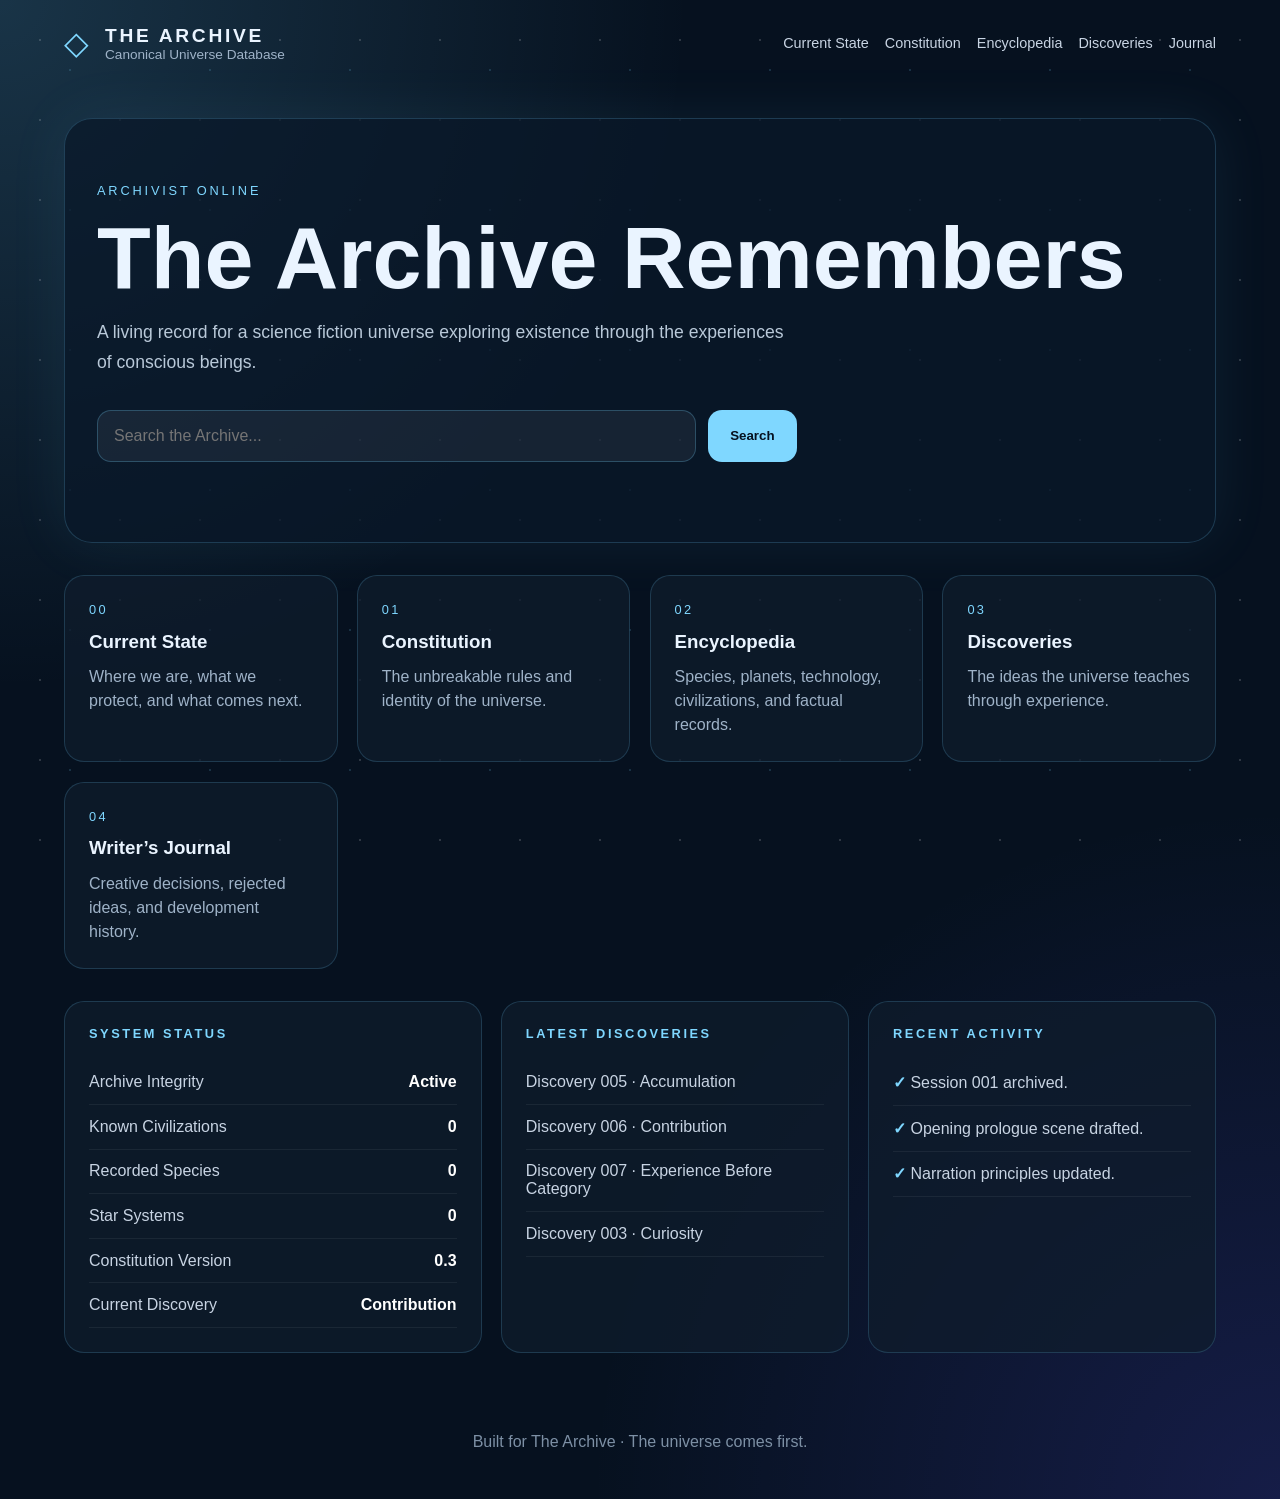
==== commit 859c3d9f: "Archive session 001 homepage status update" ====
--- a/index.html
+++ b/index.html
@@ -82,23 +82,23 @@
         <div class="status-row"><span>Known Civilizations</span><strong>0</strong></div>
         <div class="status-row"><span>Recorded Species</span><strong>0</strong></div>
         <div class="status-row"><span>Star Systems</span><strong>0</strong></div>
-        <div class="status-row"><span>Constitution Version</span><strong>0.2</strong></div>
-        <div class="status-row"><span>Current Discovery</span><strong>Choice</strong></div>
+        <div class="status-row"><span>Constitution Version</span><strong>0.3</strong></div>
+        <div class="status-row"><span>Current Discovery</span><strong>Contribution</strong></div>
       </div>
 
       <div class="panel">
         <h2>LATEST DISCOVERIES</h2>
-        <div class="list-item">Discovery 001 · Choice</div>
-        <div class="list-item">Discovery 002 · Community</div>
+        <div class="list-item">Discovery 005 · Accumulation</div>
+        <div class="list-item">Discovery 006 · Contribution</div>
+        <div class="list-item">Discovery 007 · Experience Before Category</div>
         <div class="list-item">Discovery 003 · Curiosity</div>
-        <div class="list-item">Discovery 004 · Possibility</div>
       </div>
 
       <div class="panel">
         <h2>RECENT ACTIVITY</h2>
-        <div class="list-item success">Foundation session archived.</div>
-        <div class="list-item success">GitHub connector verified.</div>
-        <div class="list-item success">Current State page added.</div>
+        <div class="list-item success">Session 001 archived.</div>
+        <div class="list-item success">Opening prologue scene drafted.</div>
+        <div class="list-item success">Narration principles updated.</div>
       </div>
     </section>
   </main>
@@ -109,4 +109,4 @@
 
 <script src="js/script.js"></script>
 </body>
-</html>
+</html>
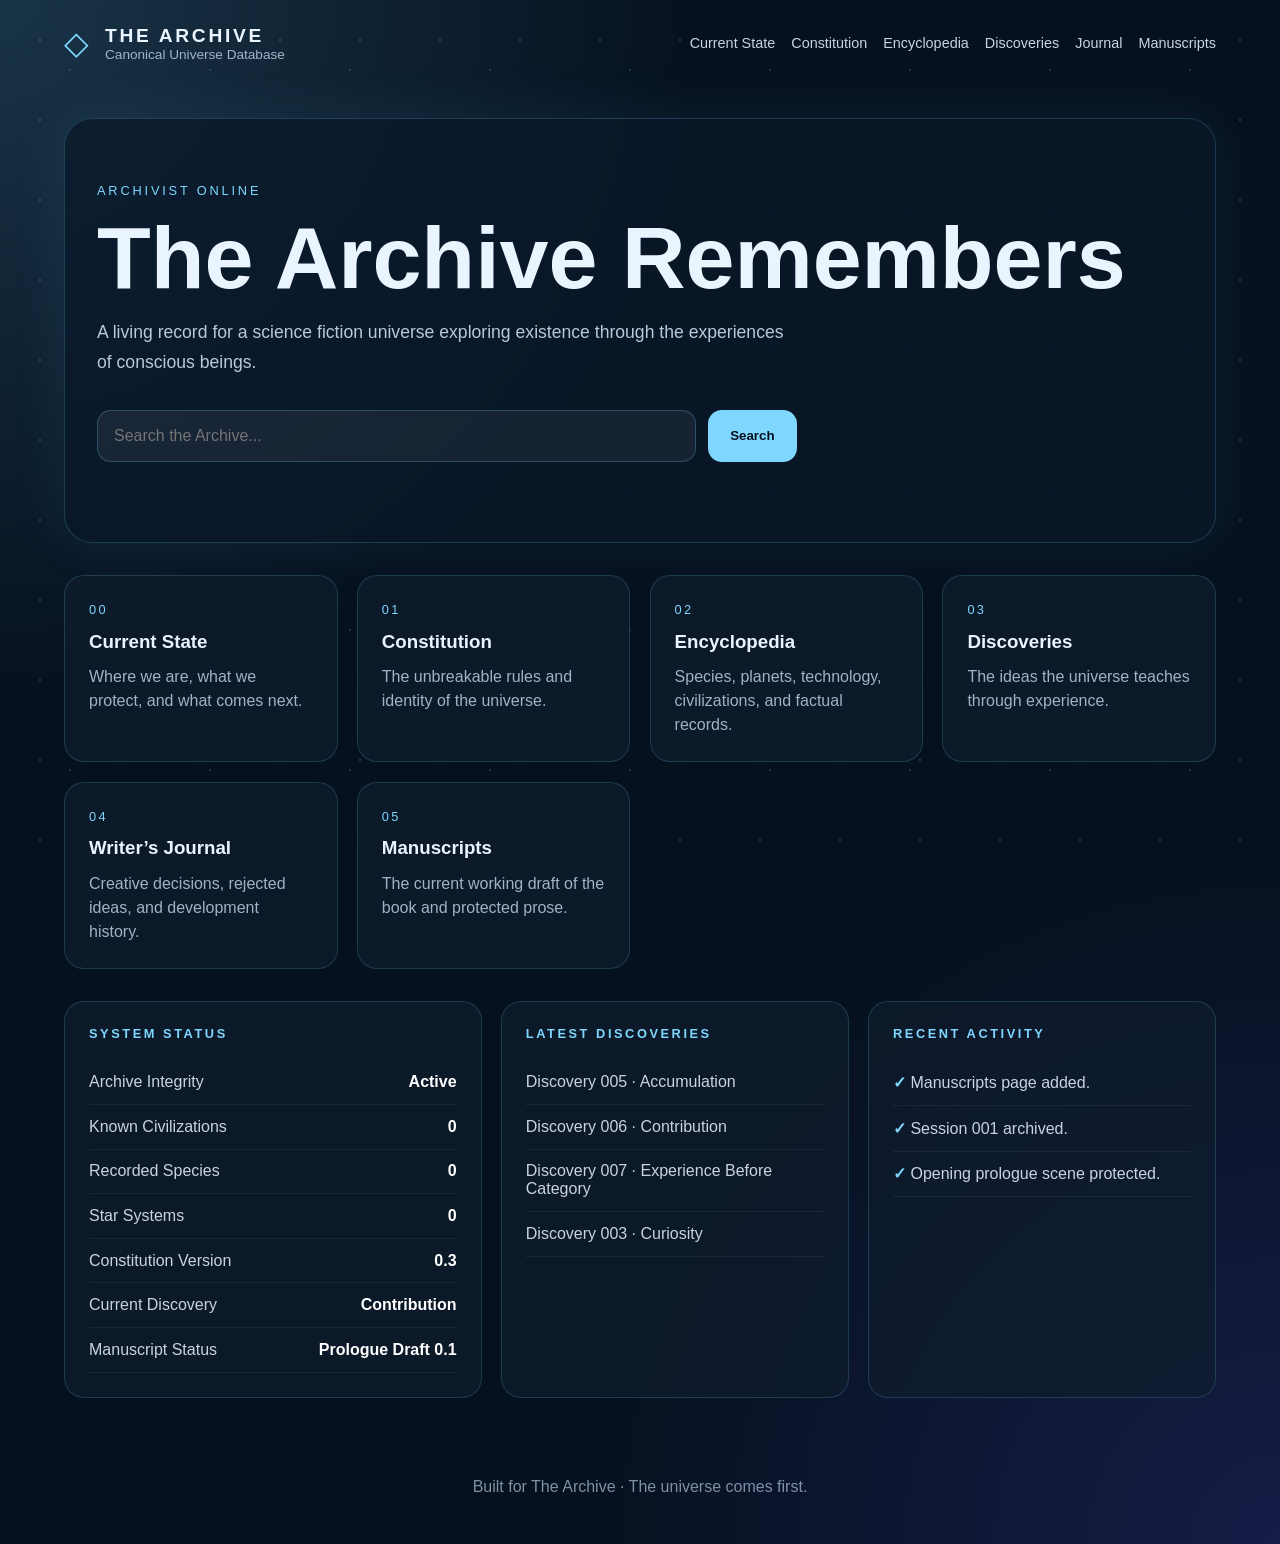
==== commit dc7a7a39: "Add manuscripts link to homepage" ====
--- a/index.html
+++ b/index.html
@@ -24,6 +24,7 @@
       <a href="encyclopedia.html">Encyclopedia</a>
       <a href="discoveries.html">Discoveries</a>
       <a href="journal.html">Journal</a>
+      <a href="manuscripts.html">Manuscripts</a>
     </nav>
   </header>
 
@@ -73,6 +74,12 @@
         <h3>Writer’s Journal</h3>
         <p>Creative decisions, rejected ideas, and development history.</p>
       </a>
+
+      <a class="card" href="manuscripts.html">
+        <span>05</span>
+        <h3>Manuscripts</h3>
+        <p>The current working draft of the book and protected prose.</p>
+      </a>
     </section>
 
     <section class="dashboard">
@@ -84,6 +91,7 @@
         <div class="status-row"><span>Star Systems</span><strong>0</strong></div>
         <div class="status-row"><span>Constitution Version</span><strong>0.3</strong></div>
         <div class="status-row"><span>Current Discovery</span><strong>Contribution</strong></div>
+        <div class="status-row"><span>Manuscript Status</span><strong>Prologue Draft 0.1</strong></div>
       </div>
 
       <div class="panel">
@@ -96,9 +104,9 @@
 
       <div class="panel">
         <h2>RECENT ACTIVITY</h2>
+        <div class="list-item success">Manuscripts page added.</div>
         <div class="list-item success">Session 001 archived.</div>
-        <div class="list-item success">Opening prologue scene drafted.</div>
-        <div class="list-item success">Narration principles updated.</div>
+        <div class="list-item success">Opening prologue scene protected.</div>
       </div>
     </section>
   </main>
